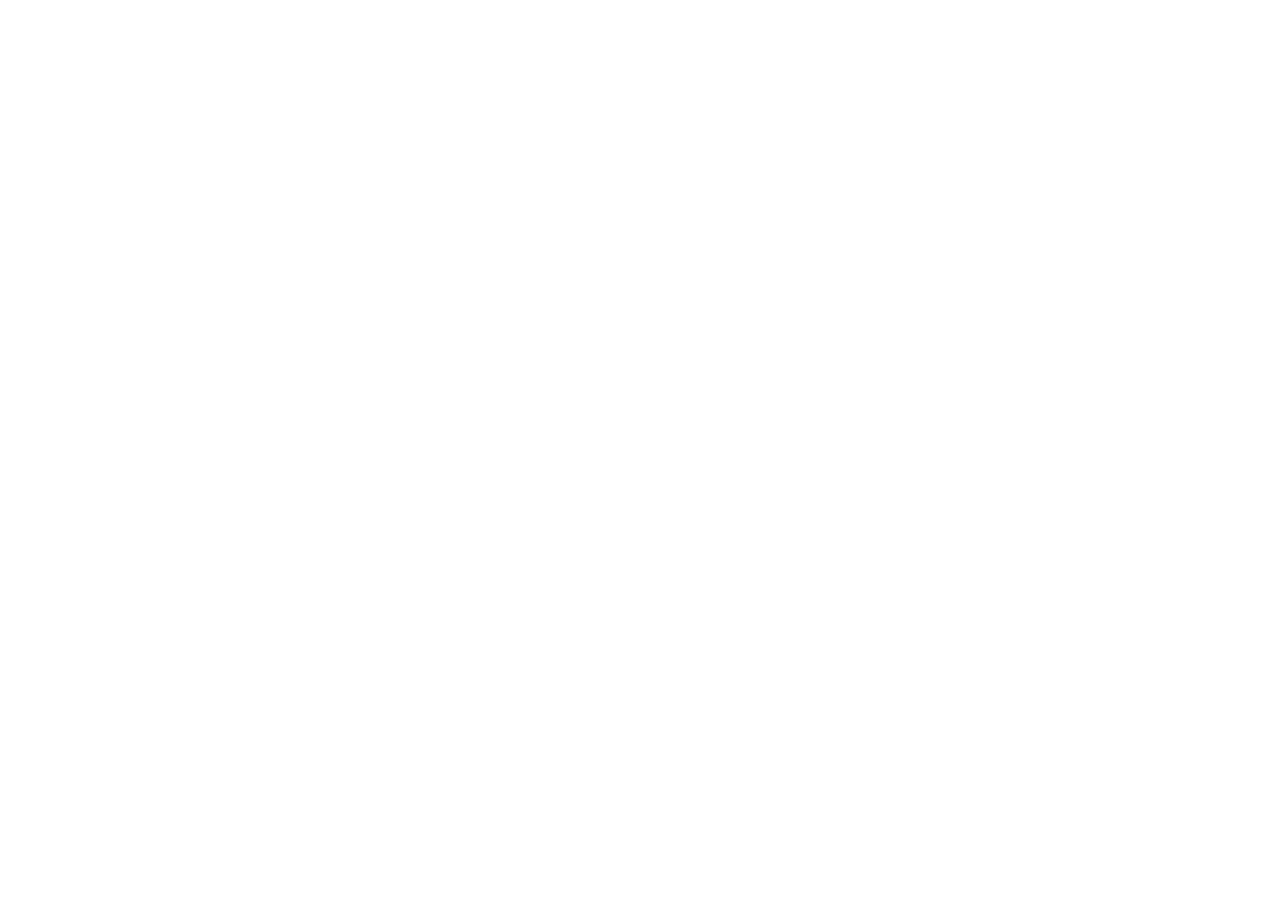
==== extern-Sites/Nachspeise.html @ 076ee0ff "added eventListeners->load new Site" ====
<!DOCTYPE html>
<html lang="en">
<head>
    <meta charset="UTF-8">
    <meta http-equiv="X-UA-Compatible" content="IE=edge">
    <meta name="viewport" content="width=device-width, initial-scale=1.0">
    <title>Nachspeise</title>
</head>
<body>
    
</body>
</html>
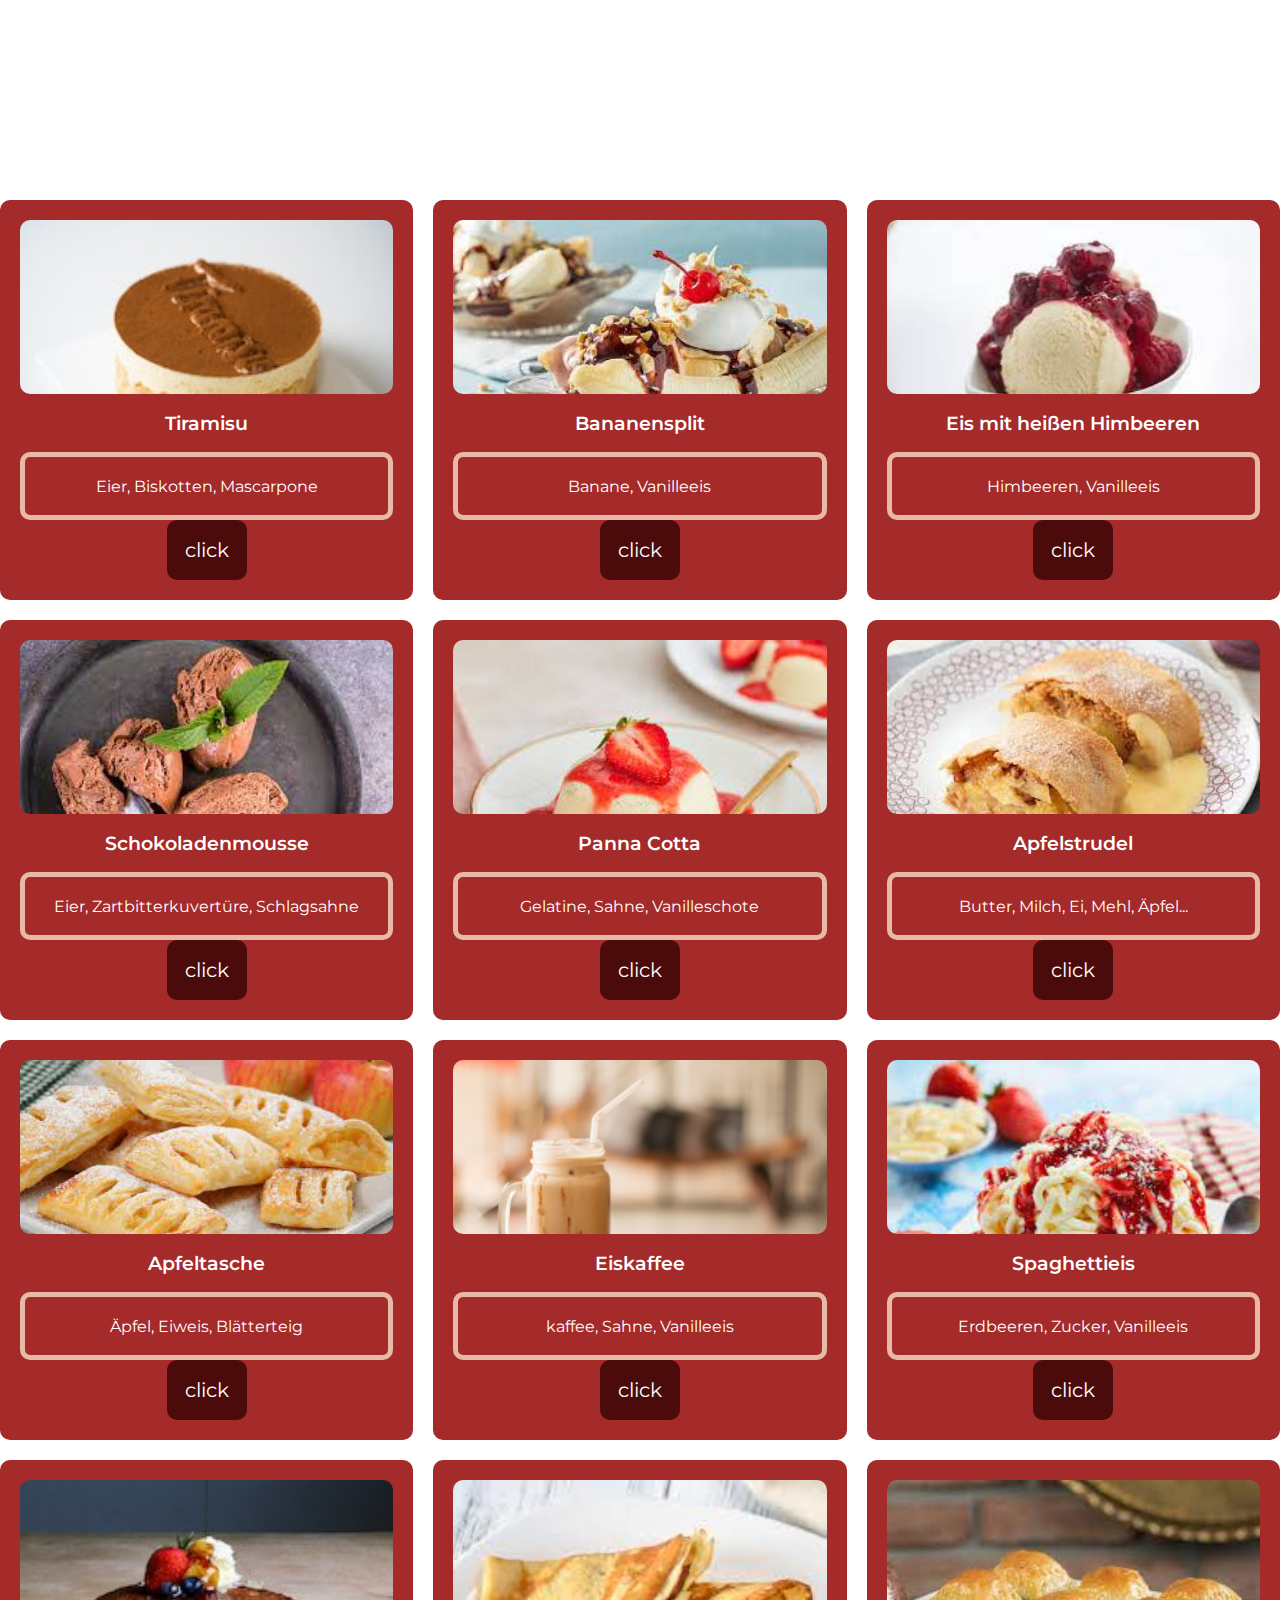
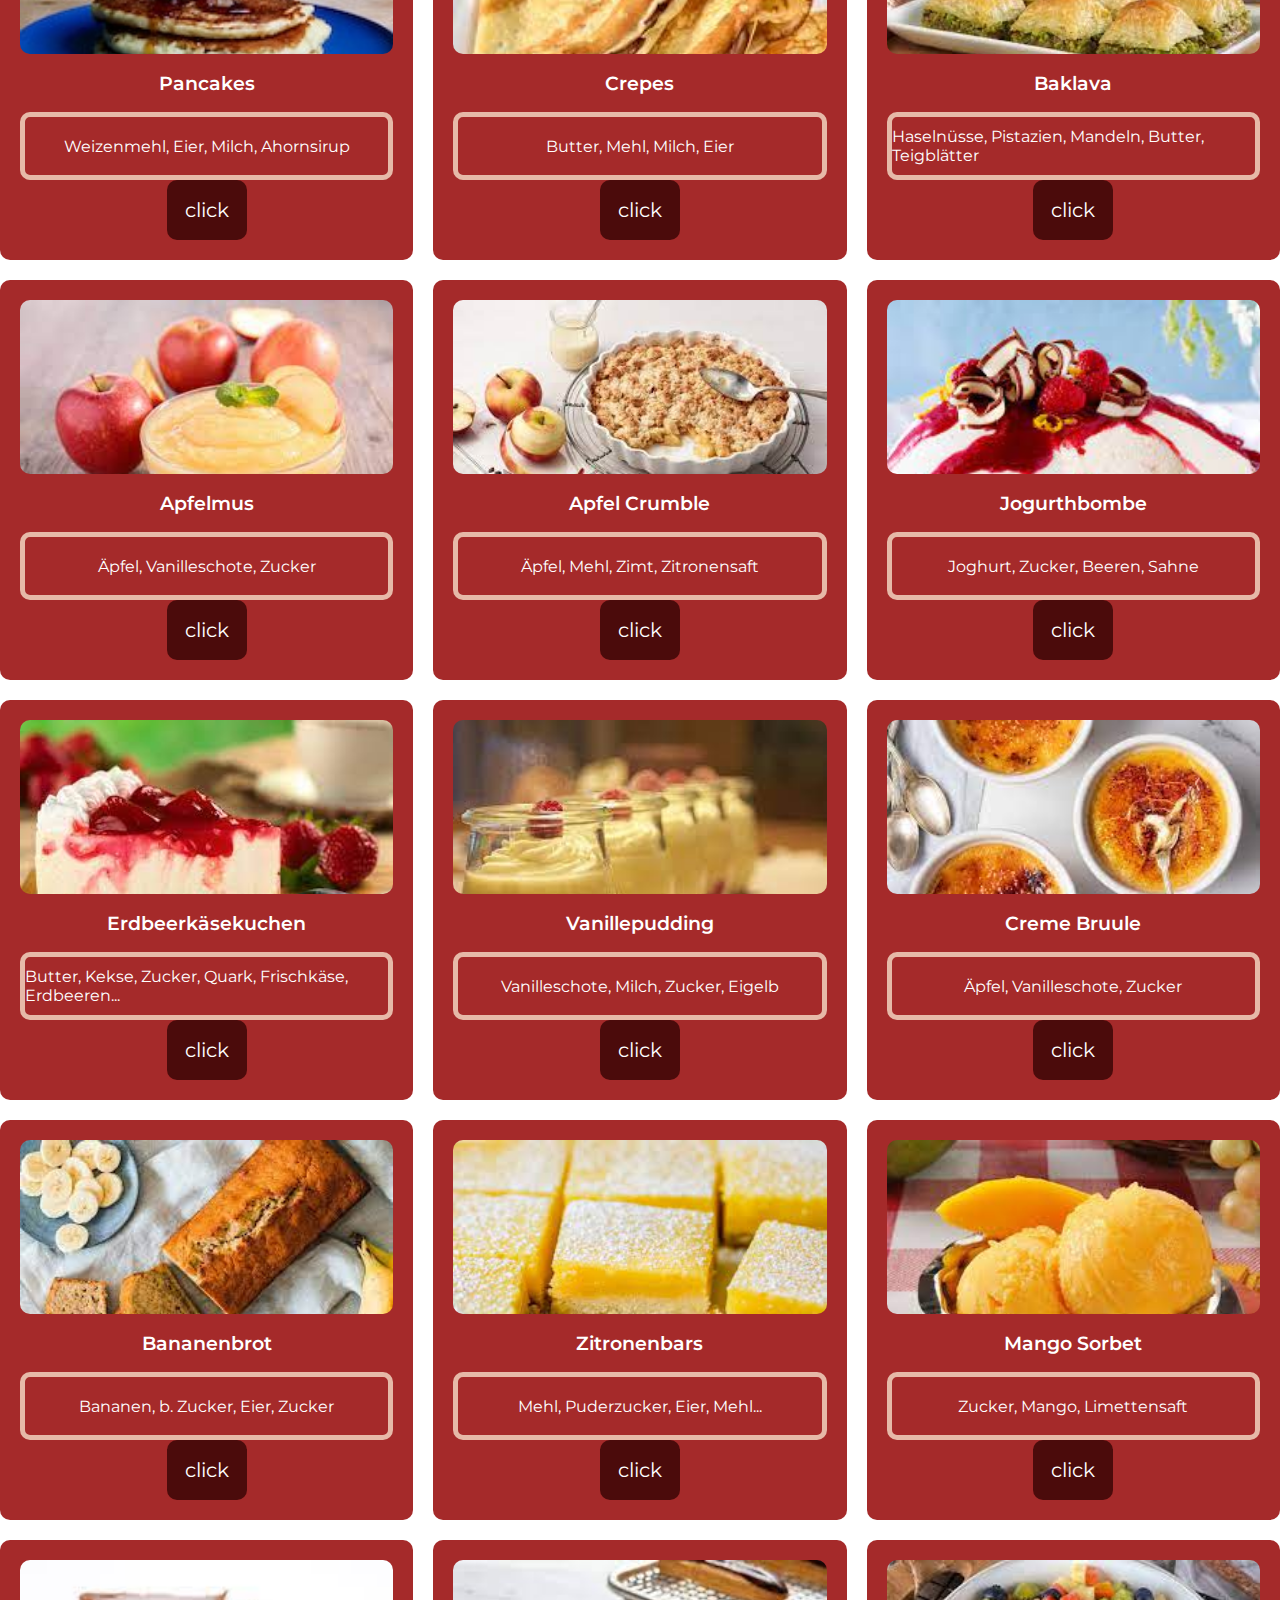
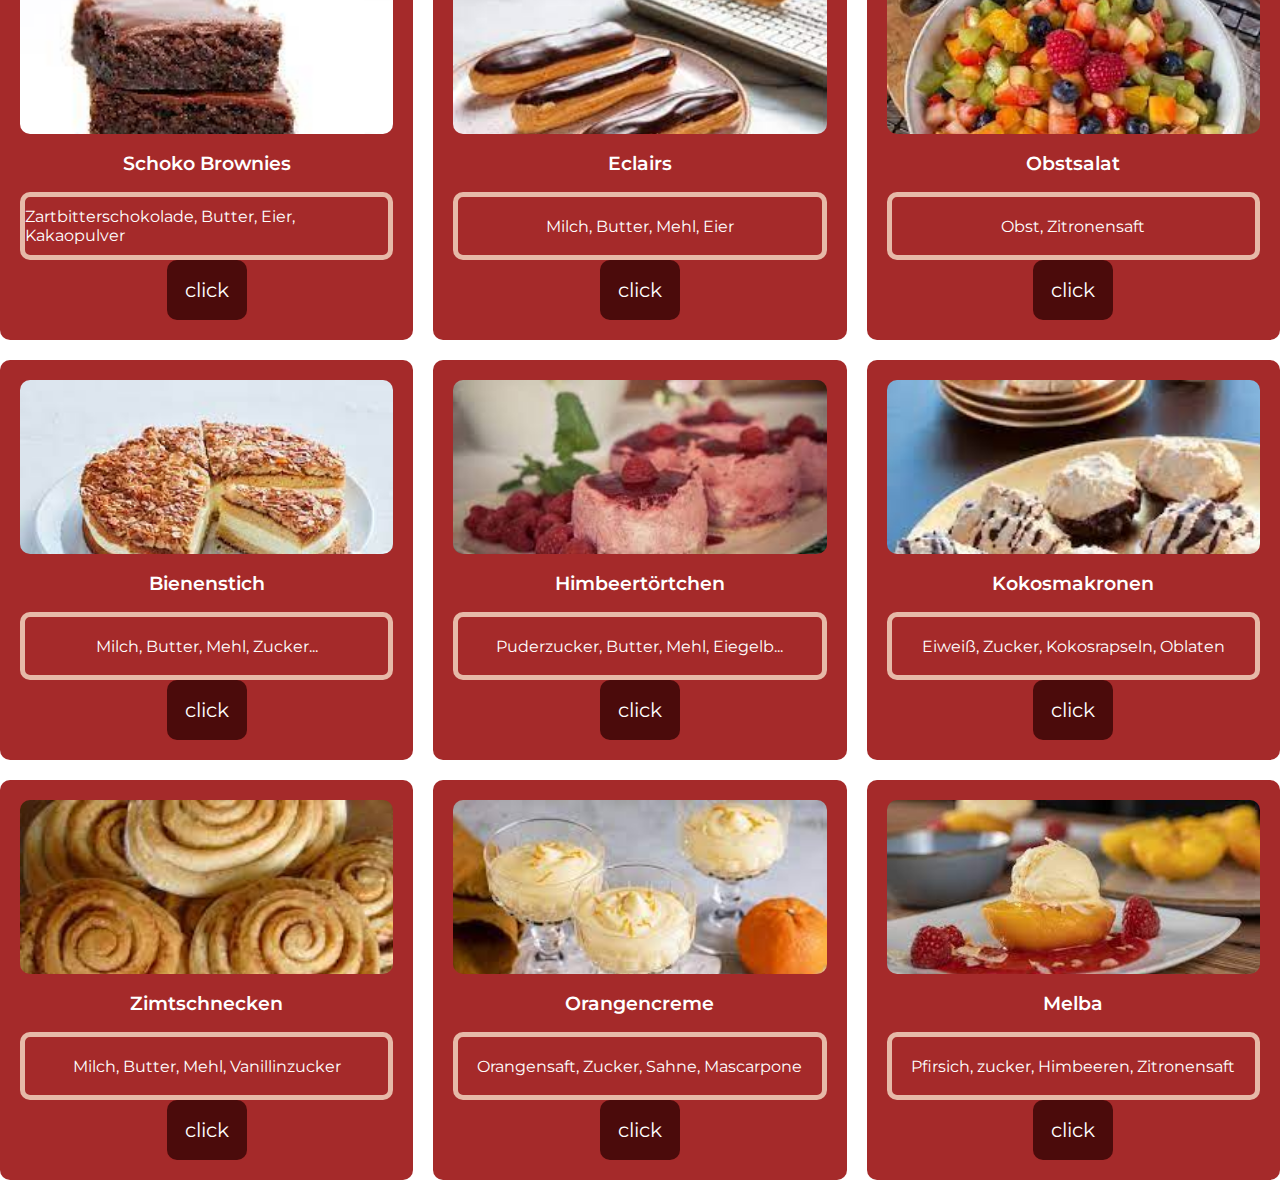
==== commit 03f4b35c: "added Nachspeise" ====
--- a/extern-Sites/Nachspeise.html
+++ b/extern-Sites/Nachspeise.html
@@ -4,9 +4,16 @@
     <meta charset="UTF-8">
     <meta http-equiv="X-UA-Compatible" content="IE=edge">
     <meta name="viewport" content="width=device-width, initial-scale=1.0">
+    <link rel="preconnect" href="https://fonts.googleapis.com">
+    <link rel="preconnect" href="https://fonts.gstatic.com" crossorigin>
+    <link href="https://fonts.googleapis.com/css2?family=Montserrat:wght@400;900&display=swap" rel="stylesheet">
     <title>Nachspeise</title>
+    <link rel="stylesheet" href="../index.css">
 </head>
 <body>
-    
+    <div id="big-container" class="big-container">
+
+    </div>
+    <script src="Nachspeise.js"></script>
 </body>
 </html>--- a/index.css
+++ b/index.css
@@ -0,0 +1,216 @@
+.h-container{
+    display: flex;
+    justify-content: center;
+    align-items: center;
+    flex-direction: column;
+    margin-left: 20%;
+}
+.credits{
+    margin-left: 40px;
+    margin-right: 40px;
+    font-style: italic;
+    font-weight: 500;
+}
+.Eatsearcher{
+    font-size: 40px;
+}
+
+.Auswahl-container{
+    display: flex;
+    flex-wrap: wrap;
+    margin-top: 150px;
+    margin-left: 20%;
+}
+.start-btn{
+    position: relative;
+    box-sizing: border-box;
+    display: flex;
+
+    padding: 200px;
+    border: 7px solid rgb(105, 21, 21);
+    border-collapse: collapse;
+    object-fit: contain;
+    overflow: hidden;
+    justify-content: center;
+    align-items: center;
+    background-repeat: no-repeat;
+    background-size: cover;
+    flex: 1;
+}
+
+body{
+    margin: 0;
+    font-family: "Montserrat", sans-serif;
+    position: relative;
+    height: 2000px;
+}
+
+.p-btn{
+    font-family: "Montserrat", sans-serif;
+    font-size: 50px;
+    font-weight: 900;
+    color: white;
+    margin: auto;
+ 
+}
+.start-btn.Vorspeise{
+    background-image: url(imgs/Vorspeise.jpg);
+
+
+}
+
+.start-btn.Nachspeise{
+    background-image: url(imgs/Nachspeise.jpg);
+}
+.start-btn.Fleisch{
+    background-image: url(imgs/Fleischgerichte.jpg);
+}
+.start-btn.Nudeln{
+    background-image: url(imgs/Nudeln.jpg);
+}
+.start-btn.Hauptspeisen{
+    background-image: url(imgs/Hauptspeise.jpg);
+}
+
+
+
+.big-container{
+    display: flex;
+    flex-wrap:wrap;
+    justify-content: center;
+    gap: 20px;
+    margin-top: 200px;
+}
+
+.container{
+    flex: 1 1 400px;
+    background-color: brown;
+    display: flex;
+    flex-direction: column;
+
+    height: 400px;
+    max-width: 450px;
+    box-sizing: border-box;
+    color: white;
+    border-radius: 10px;
+    
+    padding: 20px;
+
+}
+
+.container > *{
+    flex: 1;
+}
+
+.background{
+    display: flex;
+    height: 50%;
+    background-repeat: no-repeat;
+    background-size: cover;
+    background-position: top;
+    flex: 3;
+    border-radius: 10px;
+}
+.name{
+    display: flex;
+    font-size: larger;
+    font-weight: 600;
+    margin: 0;
+    display: flex;
+    justify-content: center;
+    align-items: center;
+}
+.main-ing{
+    border: 5px solid rgb(230, 185, 168);
+    border-radius: 10px;
+    margin:0;
+    display: flex;
+    justify-content: center;
+    align-items: center;
+}
+.btn-link{
+    display: flex;
+    border: none;
+    border-radius: 10px;
+    background-color: rgb(75, 11, 11);
+    color: white;
+    font-size: 20px;
+    font-family: "Montserrat";
+    align-self: center;
+    width: 80px;
+    transition: 0.15s;
+    display: flex;
+    align-items: center;
+    justify-content: center;
+}
+
+.btn-link:hover{
+    background-color: rgb(230, 185, 168);
+    color: black;
+
+}
+.btn-link:active{
+    padding-top: 10px;
+    padding-bottom: 10px;
+    padding-left: 60px;
+    padding-right: 60px;
+    font-size: 25px;
+
+}
+.navigation.home{
+    position: absolute;
+    left: 0;
+    top: 0;
+    bottom: 0;
+    width: 20%;
+    background-color: rgb(44, 17, 17);
+
+}
+.btns-nav{
+    display: flex;
+    flex-direction: column;
+    align-items: center;
+
+    margin-top: 200px;
+    height: 500px;
+    gap: 10px;
+}
+.btns-nav button{
+    height: 60px;
+    width: 50%;
+    background-color: rgb(75, 11, 11);
+    transition: 0.15s;
+    border: none;
+    border-radius: 10px;
+    color: white;
+    font-size: 15px;
+    display: flex;
+    align-items: center;
+    justify-content: center;
+}
+.btns-nav button:hover{
+    background-color: rgb(230, 185, 168);
+    color: black;
+}
+.btns-nav button:active{
+    padding-bottom: 50px;
+    padding-top: 50px;
+    padding-left: 60px;
+    padding-right: 60px;
+    font-size: larger;
+}
+.nav-home{
+    margin-bottom: auto;
+}
+
+@media (max-width: 1000px){
+    .navigation.home{
+        display: none;
+    }
+    .Auswahl-container{
+        margin-left: 0;
+    }
+    .h-container{
+        margin-left: 0cm;
+    }
+}